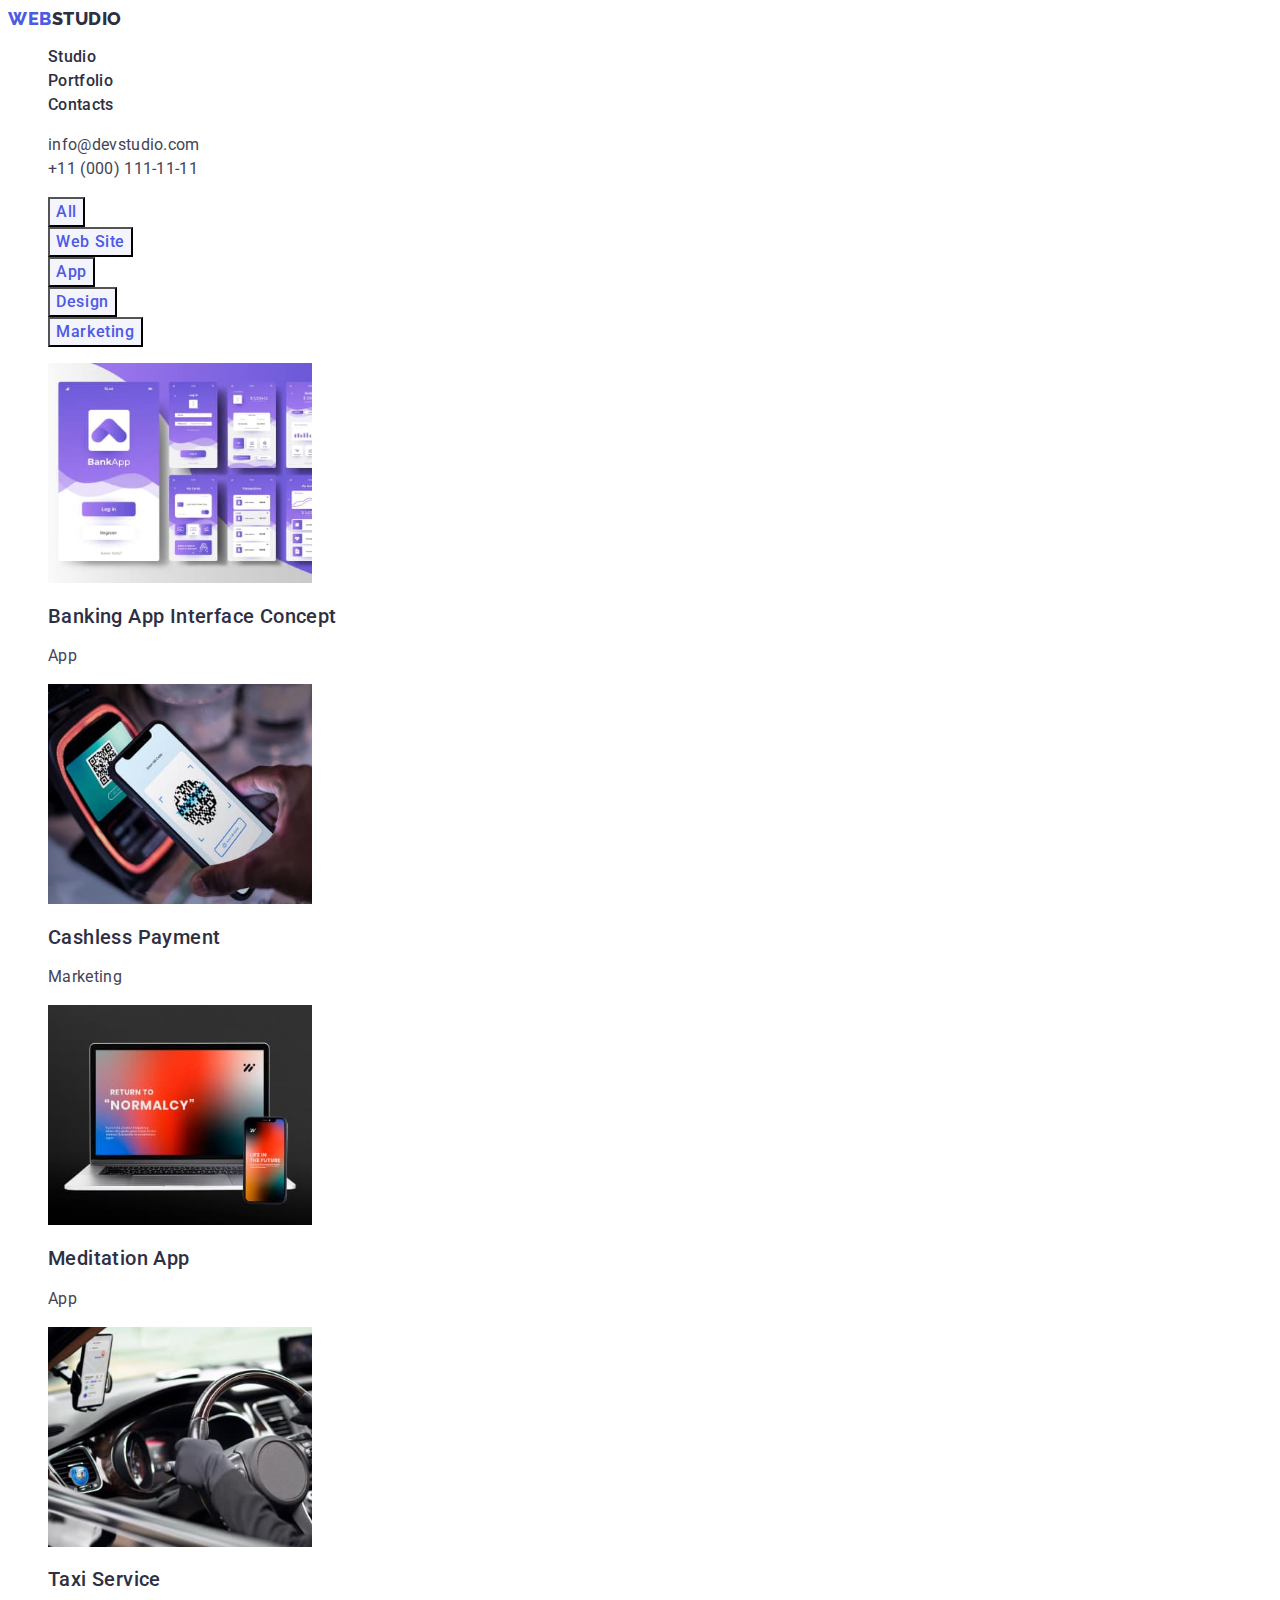
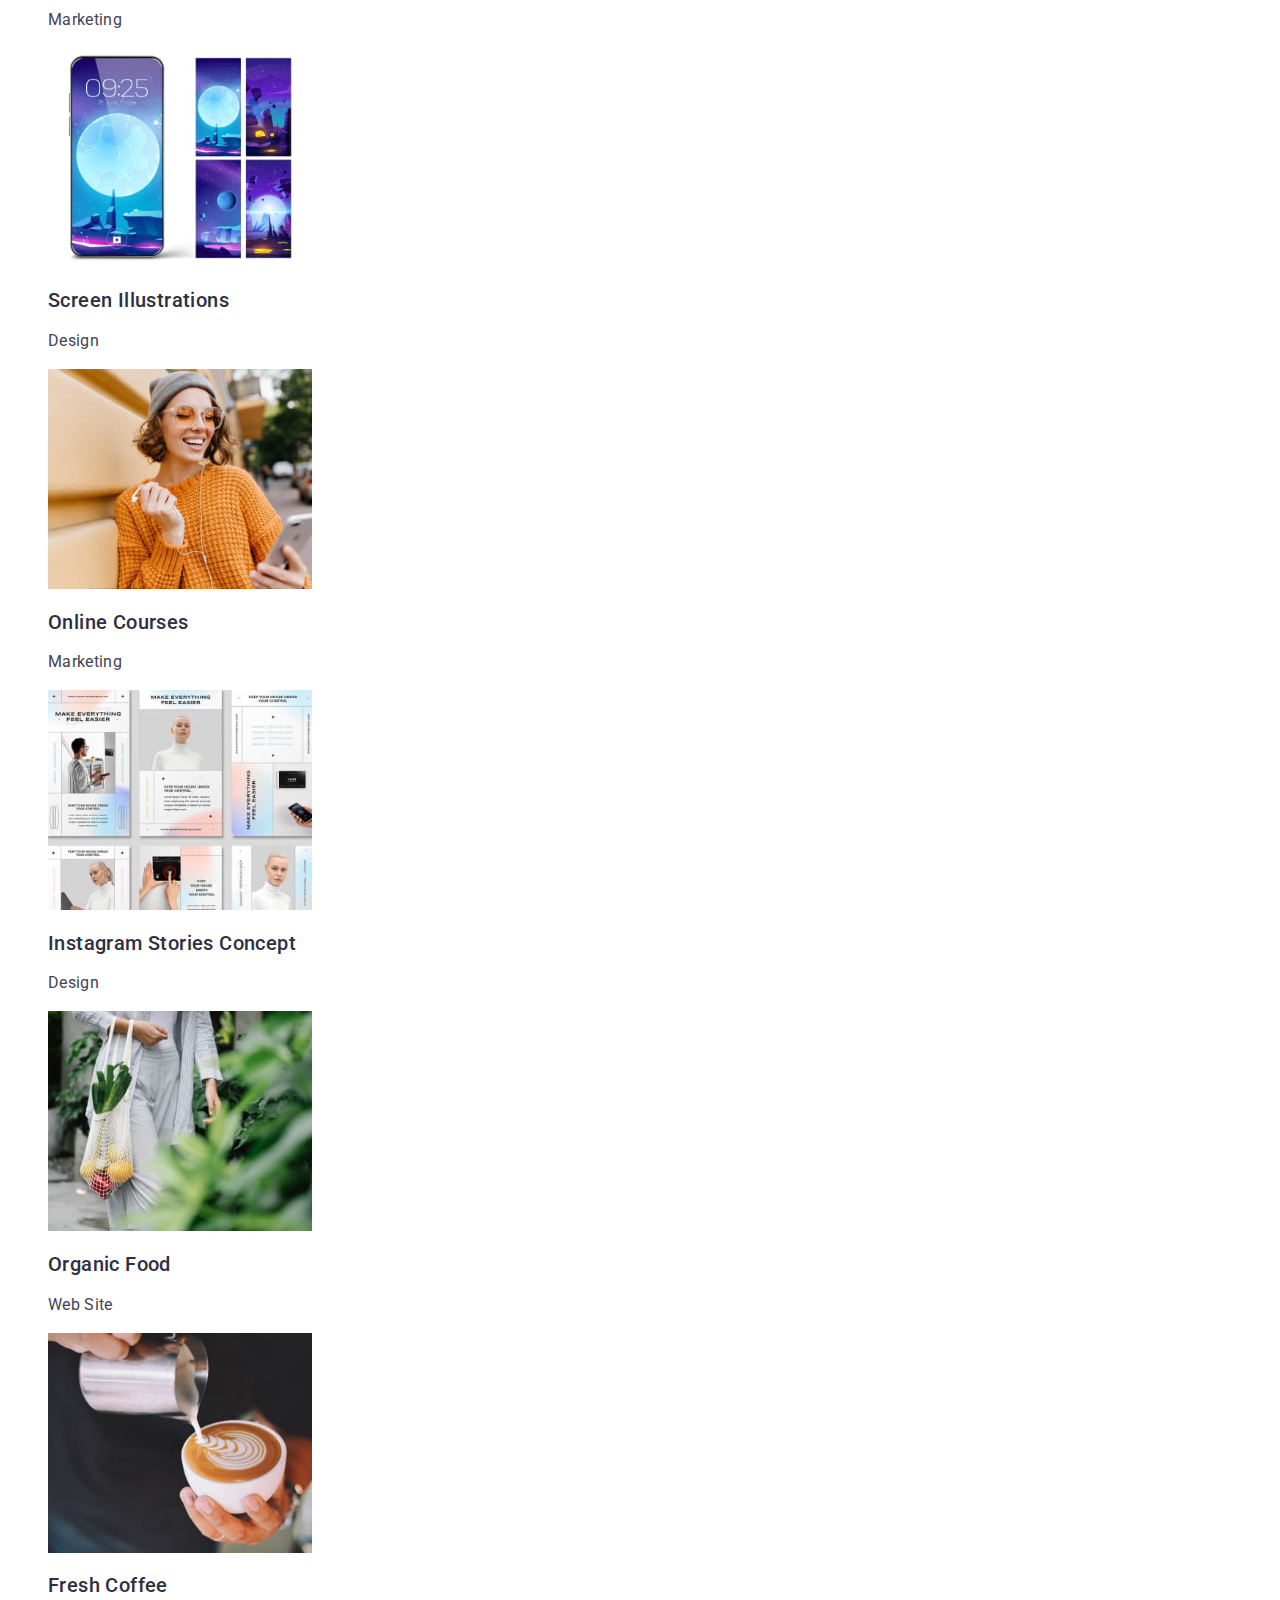
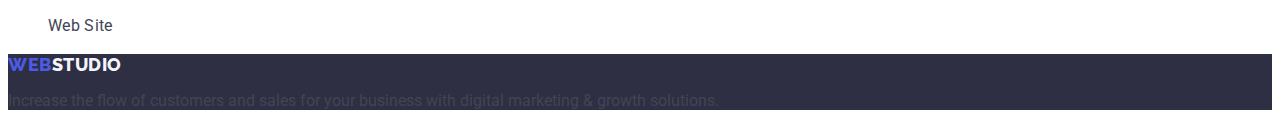
==== portfolio.html @ 9ea0a847 "Initial commit" ====
<!DOCTYPE html>
<html lang="en">
  <head>
    <meta charset="UTF-8" />
    <meta http-equiv="X-UA-Compatible" content="IE=edge" />
    <meta name="viewport" content="width=device-width, initial-scale=1.0" />
    <title>Portfolio</title>
    <link rel="preconnect" href="https://fonts.googleapis.com" />
    <link rel="preconnect" href="https://fonts.gstatic.com" crossorigin />
    <link
      href="https://fonts.googleapis.com/css2?family=Raleway:wght@800&family=Roboto:wght@400;500;700&display=swap"
      rel="stylesheet"
    />
    <link rel="stylesheet" href="css/styles.css" />
  </head>
  <body>
    <!-- header section -->
    <header class="page-header">
      <nav class="navigation">
        <a class="logo link" href="./index.html"
          >Web<span class="logo_t">Studio</span></a
        >
        <ul class="list">
          <li>
            <a class="list_part link" href="./index.html">Studio</a>
          </li>
          <li>
            <a class="list_part link" href="./portfolio.html">Portfolio</a>
          </li>
          <li>
            <a class="list_part link" href="">Contacts</a>
          </li>
        </ul>
      </nav>
      <address class="address">
        <ul class="list">
          <li class="list">
            <a class="menu-link link" href="mailto:info@devstudio.com"
              >info@devstudio.com</a
            >
          </li>
          <li class="list">
            <a class="menu-link link" href="tel:+110001111111"
              >+11 (000) 111-11-11</a
            >
          </li>
        </ul>
      </address>
    </header>
    <main>
      <!-- Filter section -->
      <section class="list">
        <h1 hidden>Portfolio</h1>
        <ul class="list">
          <li><button class="modal-open-btn" type="button">All</button></li>
          <li>
            <button class="modal-open-btn" type="button">Web Site</button>
          </li>
          <li><button class="modal-open-btn" type="button">App</button></li>
          <li><button class="modal-open-btn" type="button">Design</button></li>
          <li>
            <button class="modal-open-btn" type="button">Marketing</button>
          </li>
        </ul>
        <!-- 3 element -->
        <ul class="list">
          <li>
            <a class="link" href="">
              <img width="264" src="./images/images_1.jpg" alt="Bank App" />
              <h2 class="studio-item">Banking App Interface Concept</h2>
              <p class="studio-list">App</p>
            </a>
          </li>
          <li>
            <a class="link" href=""
              ><img width="264" src="./images/images_2.jpg" alt="Payment" />

              <h2 class="studio-item">Cashless Payment</h2>
              <p class="studio-list">Marketing</p>
            </a>
          </li>
          <li>
            <a class="link" href=""
              ><img
                width="264"
                src="./images/images_3.jpg"
                alt="Meditation App"
              />

              <h2 class="studio-item">Meditation App</h2>
              <p class="studio-list">App</p>
            </a>
          </li>

          <li>
            <a class="link" href=""
              ><img width="264" src="./images/img_1.jpg" alt="Taxi" />

              <h2 class="studio-item">Taxi Service</h2>
              <p class="studio-list">Marketing</p>
            </a>
          </li>
          <li>
            <a class="link" href=""
              ><img width="264" src="./images/img_2.jpg" alt="Screen" />

              <h2 class="studio-item">Screen Illustrations</h2>
              <p class="studio-list">Design</p>
            </a>
          </li>
          <li>
            <a class="link" href=""
              ><img width="264" src="./images/img_3.jpg" alt="Courses" />

              <h2 class="studio-item">Online Courses</h2>
              <p class="studio-list">Marketing</p>
            </a>
          </li>

          <li>
            <a class="link" href=""
              ><img width="264" src="./images/imag_1.jpg" alt="Inst stories" />

              <h2 class="studio-item">Instagram Stories Concept</h2>
              <p class="studio-list">Design</p>
            </a>
          </li>
          <li>
            <a class="link" href=""
              ><img width="264" src="./images/imag_2.jpg" alt="Food" />

              <h2 class="studio-item">Organic Food</h2>
              <p class="studio-list">Web Site</p>
            </a>
          </li>
          <li>
            <a class="link" href=""
              ><img width="264" src="./images/imag_3.jpg" alt="Coffee" />
              <h2 class="studio-item">Fresh Coffee</h2>
              <p class="studio-list">Web Site</p>
            </a>
          </li>
        </ul>
      </section>
    </main>
    <!-- footer -->
    <footer class="footer">
      <a class="logo link" href="./index.html"
        >Web<span class="logo_t logo_b">Studio</span></a
      >
      <p>
        Increase the flow of customers and sales for your business with digital
        marketing & growth solutions.
      </p>
    </footer>
  </body>
</html>
---- css/styles.css ----
:root {
  --secondaty-font-family: "Raleway", sans-serif;
  --main-font-family: "Roboto", sans-serif;
  --color-btn:  #4d5ae5;
  --background-btn: #F4F4FD;
  --paragraph-color: #434455;
}
.list_part {
  text-decoration: none;
  font-family: var(--main-font-family);
  letter-spacing: 0.02em;
  font-weight: 500;
  font-size: 16px;
  line-height: 1.5;
  letter-spacing: 0.02em;
  color: #2e2f42;
}
.link {
  text-decoration: none;
}
.list {
  list-style: none;
}
.modal-open-btn {
  cursor: pointer;
  color: var(--color-btn);
  background-color: var(--background-btn);
  font-family: var(--main-font-family);
  font-weight: 500;
  font-size: 16px;
  line-height: 1.5;
  letter-spacing: 0.04em;
}

.index-open-btn {
  background-color: #4D5AE5;
  font-family: var(--main-font-family);
  font-weight: 500;
  font-size: 16px;
  line-height: 1.5;
  letter-spacing: 0.04em;
  color: #ffffff;
}

.index-open-btn:hover,
.index-open-btn:focus {
  background-color: #404BBF;
  cursor: pointer;
}

.logo {
  color: #4d5ae5;
  font-family: var(--secondaty-font-family);
  font-weight: 800;
  font-size: 18px;
  line-height: 1.17;
  letter-spacing: 0.03em;
  text-decoration: none;
  text-transform: uppercase;
}
.logo_t {
  font-family: var(--secondaty-font-family);
  font-weight: 800;
  font-size: 18px;
  line-height: 1.17;
  letter-spacing: 0.03em;
  color: #2e2f42;
}
.logo_b {
  color: #f4f4fd;
}
.menu-link {
  font-family: var(--main-font-family);
  font-weight: 400;
  font-size: 16px;
  line-height: 1.5;
  letter-spacing: 0.02em;
  color: #434455;
}
.list_part:hover,
.list_part:focus {
  color: #404bbf;
}

.menu-link:hover,
.menu-link:focus {
  color: #404bbf;
}
body {
  font-family: var(--main-font-family);
  color: #434455;
  background-color: #ffffff;
}

.modal-open-btn:focus,
.modal-open-btn:hover {
  background: #404bbf;
  cursor: pointer;
  color: #FFFFFF
}

.title {
  background-color: #2e2f42;
}
.title-head {
  font-size: 56px;
  line-height: 1.07;
  text-align: center;
  letter-spacing: 0.02em;
  color: #ffffff;
}
.studio-item {
  font-weight: 500;
  font-size: 20px;
  line-height: 1.2;
  letter-spacing: 0.02em;
  color: #2e2f42;
}
.studio-list {
  font-size: 16px;
  line-height: 1.5;
  letter-spacing: 0.02em;
  color: var(--paragraph-color);
}
.address {
  font-style: normal;
}
.doing {
  font-size: 36px;
  line-height: 1.11;
  text-align: center;
  letter-spacing: 0.02em;
  text-transform: capitalize;
  color: #2e2f42;
}
.team_section {
  background-color: #f4f4fd;
}
.team_item {
  font-size: 36px;
  text-align: center;
  letter-spacing: 0.02em;
  text-transform: capitalize;
  line-height: 1.11;
  color: #2e2f42;
}
.team_list {
  background-color: #ffffff;
}
.footer {
  background-color: #2e2f42;
}
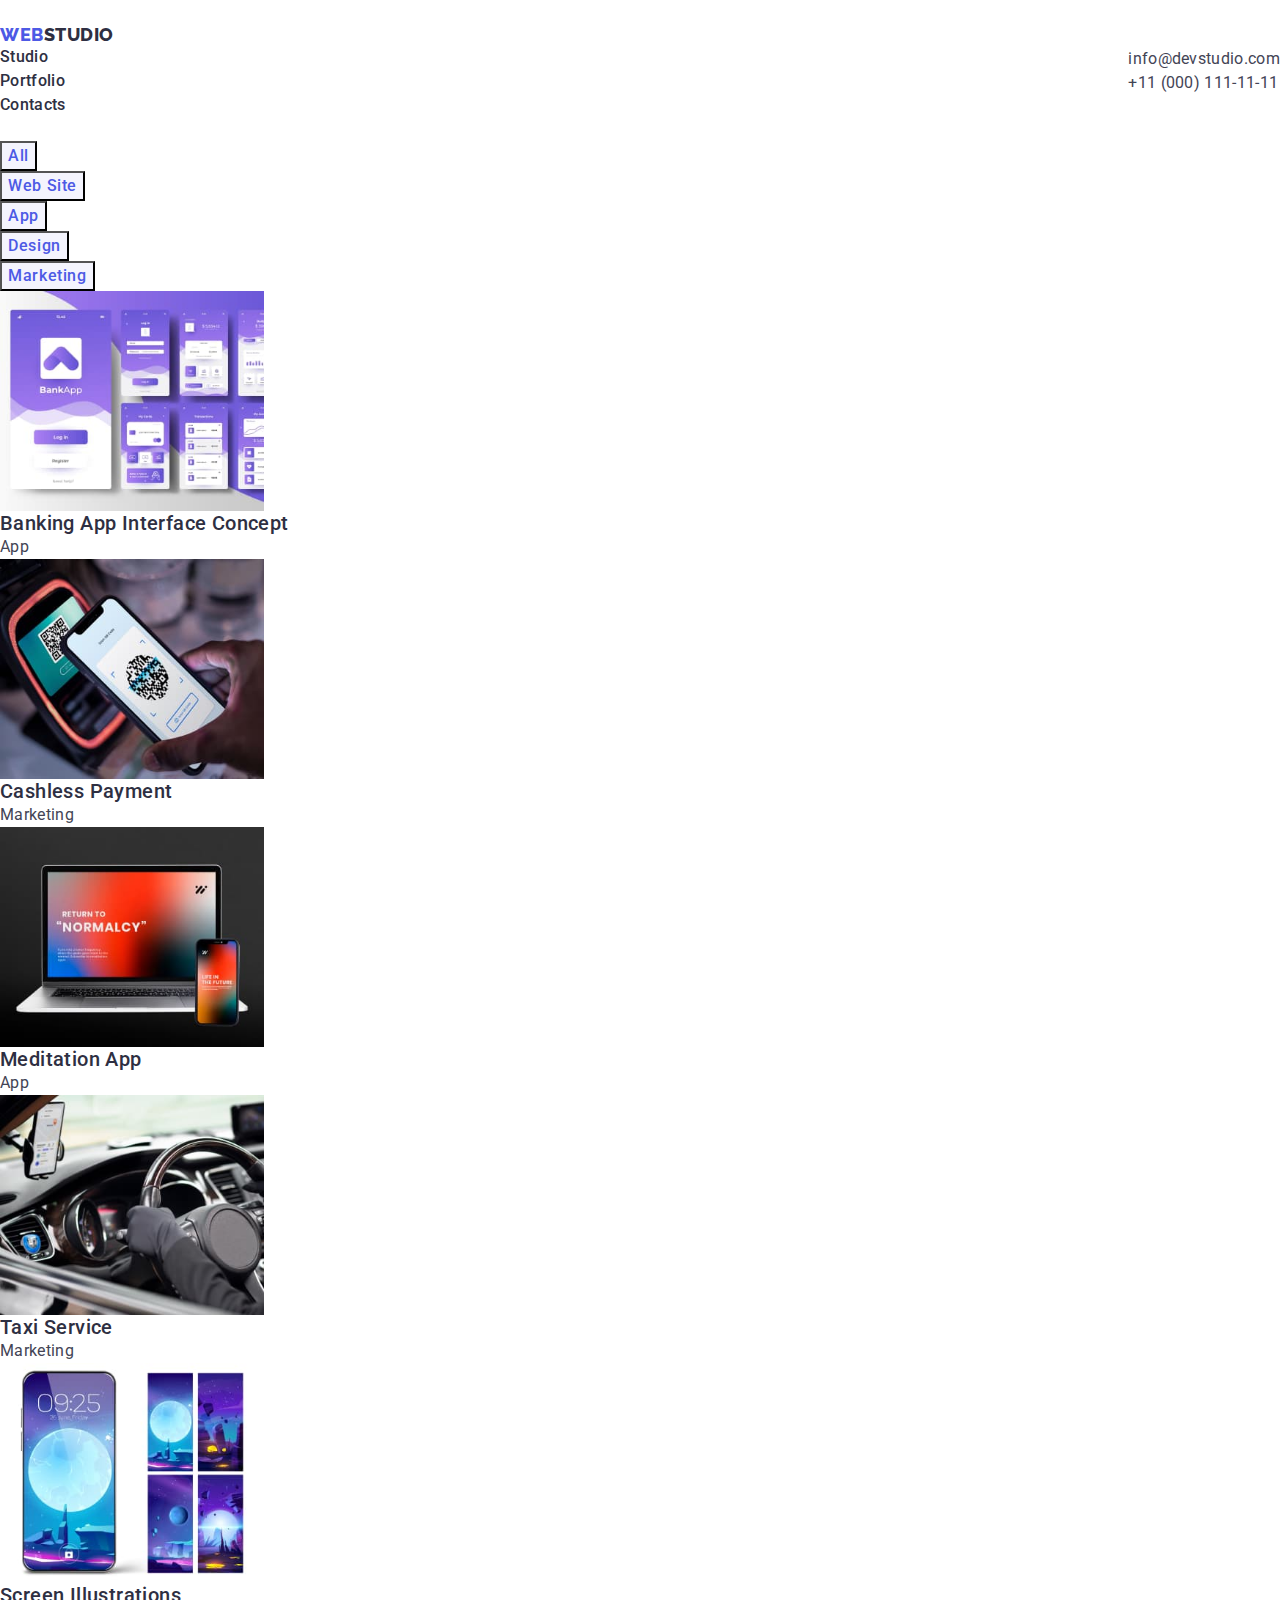
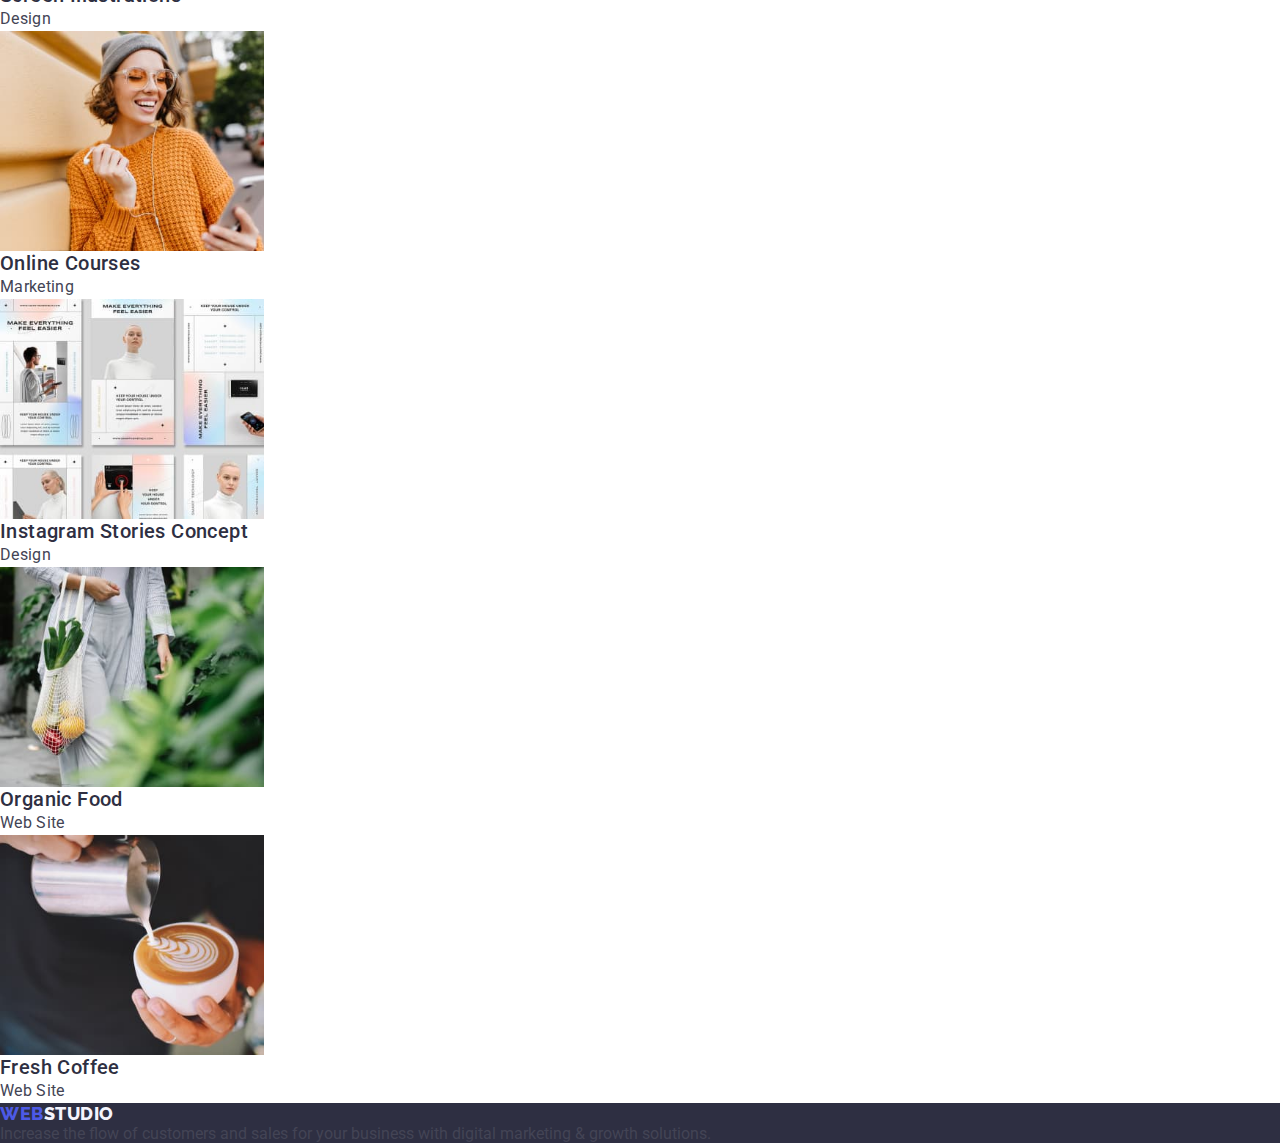
==== commit 4bcfe9ff: "Hw-03" ====
--- a/portfolio.html
+++ b/portfolio.html
@@ -11,6 +11,7 @@
       href="https://fonts.googleapis.com/css2?family=Raleway:wght@800&family=Roboto:wght@400;500;700&display=swap"
       rel="stylesheet"
     />
+    <link rel="stylesheet" href="https://cdnjs.cloudflare.com/ajax/libs/modern-normalize/1.1.0/modern-normalize.min.css">
     <link rel="stylesheet" href="css/styles.css" />
   </head>
   <body>
--- a/css/styles.css
+++ b/css/styles.css
@@ -1,10 +1,56 @@
 :root {
   --secondaty-font-family: "Raleway", sans-serif;
   --main-font-family: "Roboto", sans-serif;
-  --color-btn:  #4d5ae5;
-  --background-btn: #F4F4FD;
+  --color-btn: #4d5ae5;
+  --background-btn: #f4f4fd;
   --paragraph-color: #434455;
 }
+
+/* Header */
+ .page-header {
+  display: flex;
+  align-items: center;
+  padding-top: 24px;
+  padding-bottom: 24px;
+} 
+.page-header-container{
+  display: flex;
+  align-items: center;
+}
+.page-navigation {
+  display: flex;
+  align-items: center;
+  column-gap: 76px;
+}
+.menu {
+  display: flex;
+  column-gap: 40px;
+}
+.list_part:hover,
+.list_part:focus {
+  color: #404bbf;
+}
+.address {
+  font-style: normal;
+  margin-left: auto;
+
+  
+}
+.menu-link {
+  font-family: var(--main-font-family);
+  font-weight: 400;
+  font-size: 16px;
+  line-height: 1.5;
+  letter-spacing: 0.02em;
+  color: #434455;
+  
+}
+
+.menu-link:hover,
+.menu-link:focus {
+  color: #404bbf;
+}
+/* Main */
 .list_part {
   text-decoration: none;
   font-family: var(--main-font-family);
@@ -15,12 +61,7 @@
   letter-spacing: 0.02em;
   color: #2e2f42;
 }
-.link {
-  text-decoration: none;
-}
-.list {
-  list-style: none;
-}
+
 .modal-open-btn {
   cursor: pointer;
   color: var(--color-btn);
@@ -33,21 +74,77 @@
 }
 
 .index-open-btn {
-  background-color: #4D5AE5;
+  padding: 16px,32px;
+  background-color: #4d5ae5;
   font-family: var(--main-font-family);
   font-weight: 500;
   font-size: 16px;
   line-height: 1.5;
   letter-spacing: 0.04em;
   color: #ffffff;
+  min-width: 105px;
 }
 
 .index-open-btn:hover,
 .index-open-btn:focus {
-  background-color: #404BBF;
-  cursor: pointer;
-}
-
+  background-color: #404bbf;
+  cursor: pointer;
+}
+
+.modal-open-btn:focus,
+.modal-open-btn:hover {
+  background: #404bbf;
+  cursor: pointer;
+  color: #ffffff;
+}
+
+.title {
+  background-color: #2e2f42;
+}
+.title-head {
+  font-size: 56px;
+  line-height: 1.07;
+  text-align: center;
+  letter-spacing: 0.02em;
+  color: #ffffff;
+}
+.studio-item {
+  font-weight: 500;
+  font-size: 20px;
+  line-height: 1.2;
+  letter-spacing: 0.02em;
+  color: #2e2f42;
+}
+.studio-list {
+  font-size: 16px;
+  line-height: 1.5;
+  letter-spacing: 0.02em;
+  color: var(--paragraph-color);
+}
+
+.doing {
+  font-size: 36px;
+  line-height: 1.11;
+  text-align: center;
+  letter-spacing: 0.02em;
+  text-transform: capitalize;
+  color: #2e2f42;
+}
+.team_section {
+  background-color: #f4f4fd;
+}
+.team_item {
+  font-size: 36px;
+  text-align: center;
+  letter-spacing: 0.02em;
+  text-transform: capitalize;
+  line-height: 1.11;
+  color: #2e2f42;
+}
+.team_list {
+  background-color: #ffffff;
+}
+/* General */
 .logo {
   color: #4d5ae5;
   font-family: var(--secondaty-font-family);
@@ -69,84 +166,46 @@
 .logo_b {
   color: #f4f4fd;
 }
-.menu-link {
-  font-family: var(--main-font-family);
-  font-weight: 400;
-  font-size: 16px;
-  line-height: 1.5;
-  letter-spacing: 0.02em;
-  color: #434455;
-}
-.list_part:hover,
-.list_part:focus {
-  color: #404bbf;
-}
-
-.menu-link:hover,
-.menu-link:focus {
-  color: #404bbf;
+.container {
+  width: 1470px;
+  margin-left: auto;
+  margin-right: auto;
+  padding-left: 15px;
+  padding-right: 15px;
+  
+}
+button {
+  cursor: pointer;
+}
+h1,
+h2,
+h3,
+h4,
+p {
+  margin-top: 0;
+  margin-bottom: 0;
+}
+ul,
+ol {
+  margin-top: 0;
+  margin-bottom: 0;
+  padding-left: 0;
+}
+img {
+  display: block;
+}
+.link {
+  text-decoration: none;
+}
+.list {
+  list-style: none;
 }
 body {
   font-family: var(--main-font-family);
   color: #434455;
   background-color: #ffffff;
 }
-
-.modal-open-btn:focus,
-.modal-open-btn:hover {
-  background: #404bbf;
-  cursor: pointer;
-  color: #FFFFFF
-}
-
-.title {
-  background-color: #2e2f42;
-}
-.title-head {
-  font-size: 56px;
-  line-height: 1.07;
-  text-align: center;
-  letter-spacing: 0.02em;
-  color: #ffffff;
-}
-.studio-item {
-  font-weight: 500;
-  font-size: 20px;
-  line-height: 1.2;
-  letter-spacing: 0.02em;
-  color: #2e2f42;
-}
-.studio-list {
-  font-size: 16px;
-  line-height: 1.5;
-  letter-spacing: 0.02em;
-  color: var(--paragraph-color);
-}
-.address {
-  font-style: normal;
-}
-.doing {
-  font-size: 36px;
-  line-height: 1.11;
-  text-align: center;
-  letter-spacing: 0.02em;
-  text-transform: capitalize;
-  color: #2e2f42;
-}
-.team_section {
-  background-color: #f4f4fd;
-}
-.team_item {
-  font-size: 36px;
-  text-align: center;
-  letter-spacing: 0.02em;
-  text-transform: capitalize;
-  line-height: 1.11;
-  color: #2e2f42;
-}
-.team_list {
-  background-color: #ffffff;
-}
+/* Fooder */
 .footer {
   background-color: #2e2f42;
 }
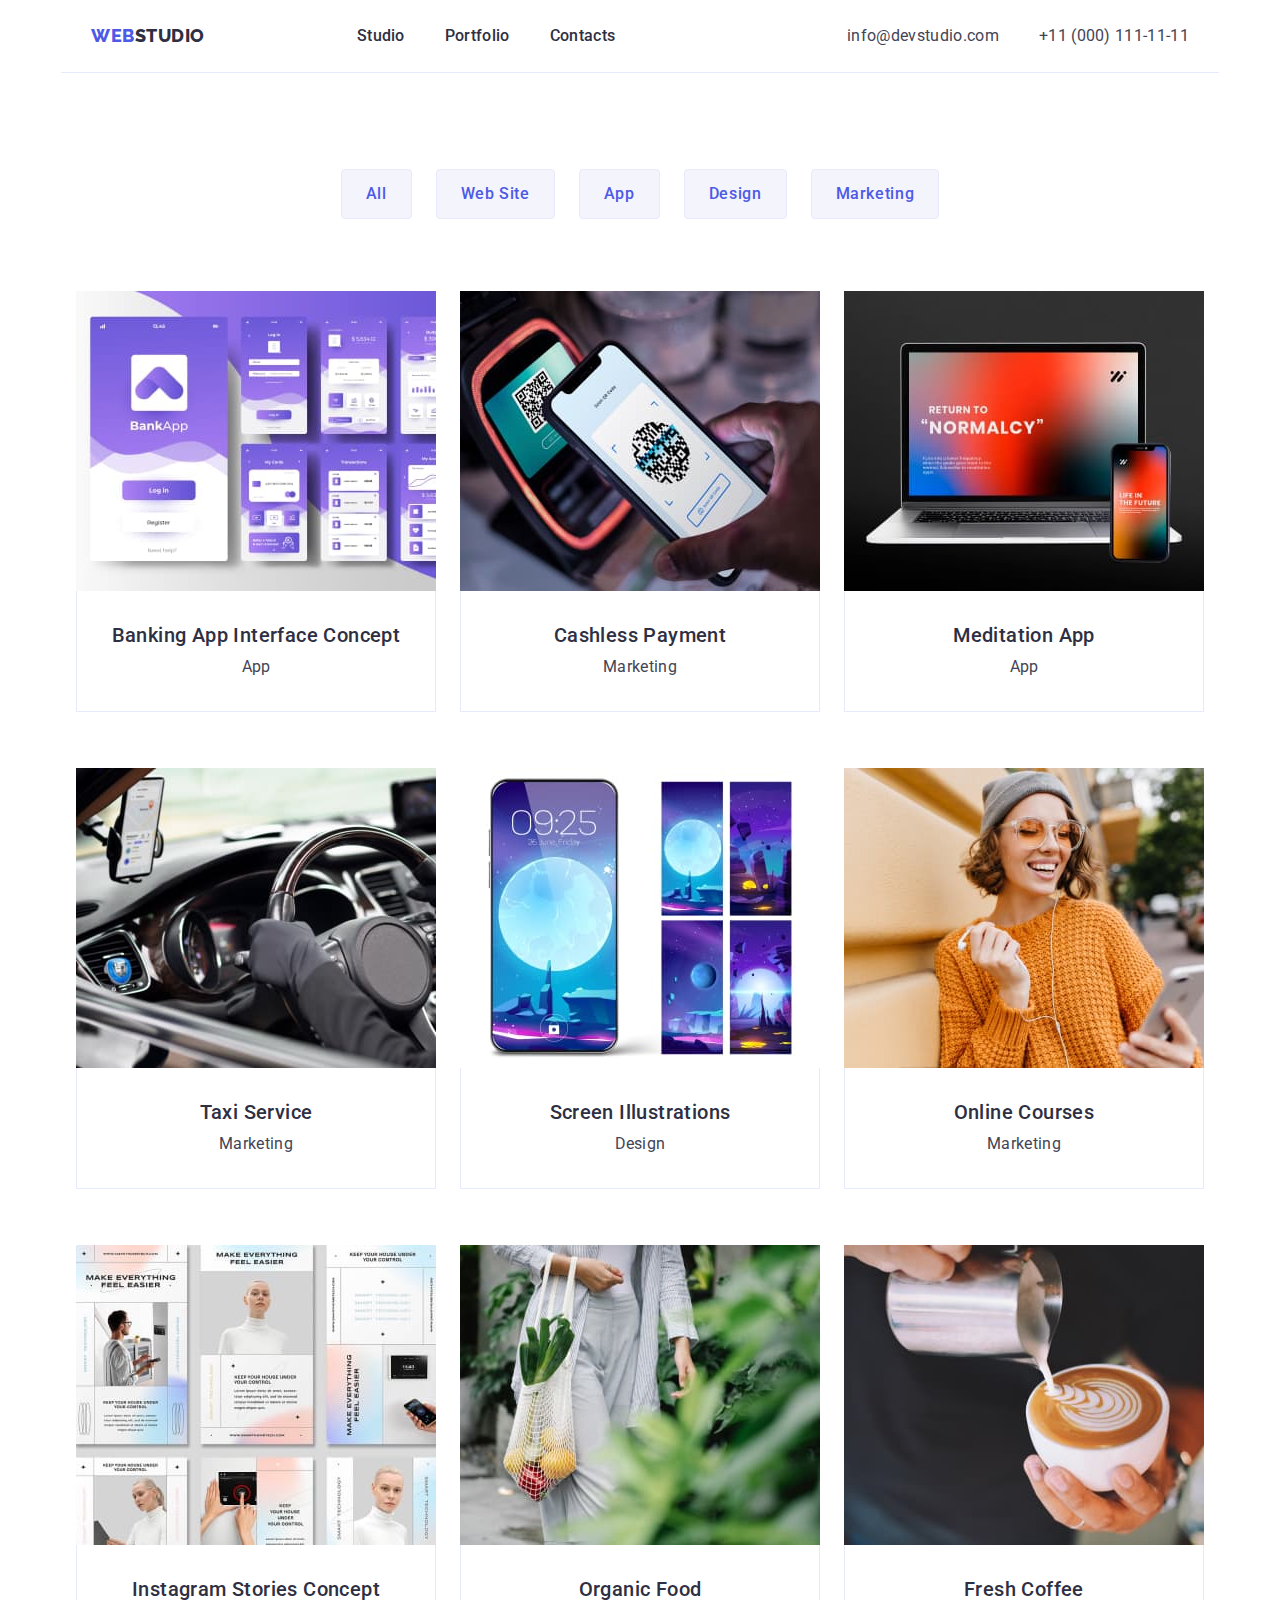
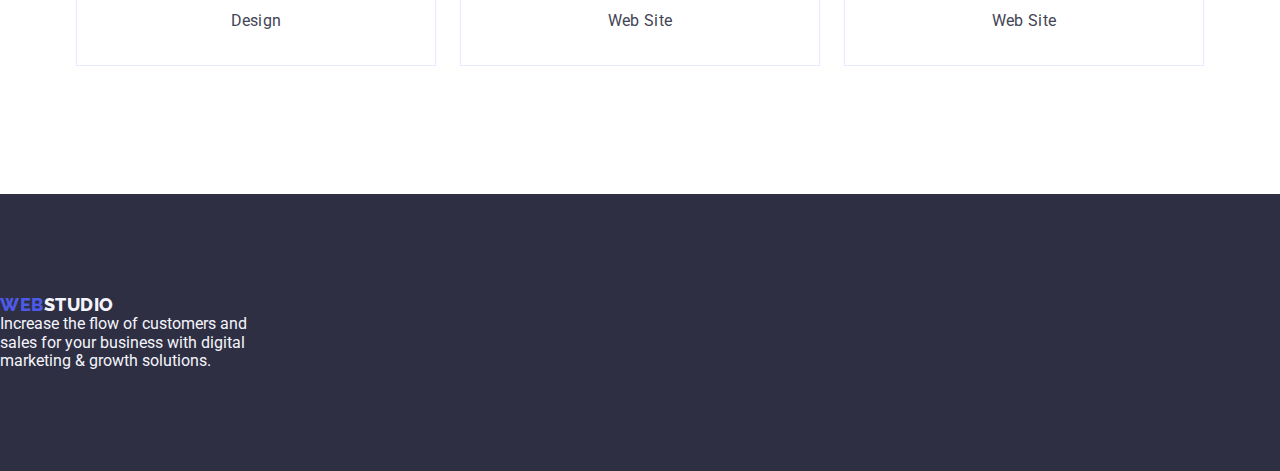
==== commit 3dcc1418: "Up" ====
--- a/portfolio.html
+++ b/portfolio.html
@@ -11,137 +11,168 @@
       href="https://fonts.googleapis.com/css2?family=Raleway:wght@800&family=Roboto:wght@400;500;700&display=swap"
       rel="stylesheet"
     />
-    <link rel="stylesheet" href="https://cdnjs.cloudflare.com/ajax/libs/modern-normalize/1.1.0/modern-normalize.min.css">
+    <link
+      rel="stylesheet"
+      href="https://cdnjs.cloudflare.com/ajax/libs/modern-normalize/1.1.0/modern-normalize.min.css"
+    />
     <link rel="stylesheet" href="css/styles.css" />
   </head>
   <body>
     <!-- header section -->
-    <header class="page-header">
-      <nav class="navigation">
-        <a class="logo link" href="./index.html"
-          >Web<span class="logo_t">Studio</span></a
-        >
-        <ul class="list">
-          <li>
-            <a class="list_part link" href="./index.html">Studio</a>
-          </li>
-          <li>
-            <a class="list_part link" href="./portfolio.html">Portfolio</a>
-          </li>
-          <li>
-            <a class="list_part link" href="">Contacts</a>
-          </li>
-        </ul>
-      </nav>
-      <address class="address">
-        <ul class="list">
-          <li class="list">
-            <a class="menu-link link" href="mailto:info@devstudio.com"
-              >info@devstudio.com</a
-            >
-          </li>
-          <li class="list">
-            <a class="menu-link link" href="tel:+110001111111"
-              >+11 (000) 111-11-11</a
-            >
-          </li>
-        </ul>
-      </address>
+    <header class="page-header container">
+      <div class="container page-header-container">
+        <nav class="page-navigation">
+          <a class="logo link" href="./index.html"
+            >Web<span class="logo_t">Studio</span></a
+          >
+          <ul class="menu list">
+            <li>
+              <a class="list_part link" href="./index.html">Studio</a>
+            </li>
+            <li>
+              <a class="list_part link" href="./portfolio.html">Portfolio</a>
+            </li>
+            <li>
+              <a class="list_part link" href="">Contacts</a>
+            </li>
+          </ul>
+        </nav>
+        <address class="address">
+          <ul class="menu list">
+            <li class="list">
+              <a class="menu-link link" href="mailto:info@devstudio.com"
+                >info@devstudio.com</a
+              >
+            </li>
+            <li class="list">
+              <a class="menu-link link" href="tel:+110001111111"
+                >+11 (000) 111-11-11</a
+              >
+            </li>
+          </ul>
+        </address>
+      </div>
     </header>
     <main>
       <!-- Filter section -->
-      <section class="list">
-        <h1 hidden>Portfolio</h1>
-        <ul class="list">
-          <li><button class="modal-open-btn" type="button">All</button></li>
-          <li>
-            <button class="modal-open-btn" type="button">Web Site</button>
-          </li>
-          <li><button class="modal-open-btn" type="button">App</button></li>
-          <li><button class="modal-open-btn" type="button">Design</button></li>
-          <li>
-            <button class="modal-open-btn" type="button">Marketing</button>
-          </li>
-        </ul>
-        <!-- 3 element -->
-        <ul class="list">
-          <li>
-            <a class="link" href="">
-              <img width="264" src="./images/images_1.jpg" alt="Bank App" />
-              <h2 class="studio-item">Banking App Interface Concept</h2>
-              <p class="studio-list">App</p>
-            </a>
-          </li>
-          <li>
-            <a class="link" href=""
-              ><img width="264" src="./images/images_2.jpg" alt="Payment" />
+      <section class="list filter-section">
+        <div class="container">
+          <h1 hidden>Portfolio</h1>
+          <ul class="list filter-item">
+            <li><button class="modal-open-btn" type="button">All</button></li>
+            <li>
+              <button class="modal-open-btn" type="button">Web Site</button>
+            </li>
+            <li><button class="modal-open-btn" type="button">App</button></li>
+            <li>
+              <button class="modal-open-btn" type="button">Design</button>
+            </li>
+            <li>
+              <button class="modal-open-btn" type="button">Marketing</button>
+            </li>
+          </ul>
+              <!-- NEXT -->
+          <ul class="list picture-list">
+            <li class="picture-item">
+              <a class="link" href="">
+                <img width="360" src="./images/images_1.jpg" alt="Bank App" />
+                <div class="picture-link">
+                  <h2 class="studio-item">Banking App Interface Concept</h2>
+                  <p class="studio-list">App</p>
+                </div>
+              </a>
+            </li>
+            <li>
+              <a class="link" href=""
+                ><img width="360" src="./images/images_2.jpg" alt="Payment" />
 
-              <h2 class="studio-item">Cashless Payment</h2>
-              <p class="studio-list">Marketing</p>
-            </a>
-          </li>
-          <li>
-            <a class="link" href=""
-              ><img
-                width="264"
-                src="./images/images_3.jpg"
-                alt="Meditation App"
-              />
+                <div class="picture-link">
+                  <h2 class="studio-item">Cashless Payment</h2>
+                  <p class="studio-list">Marketing</p>
+                </div>
+              </a>
+            </li>
+            <li>
+              <a class="link" href=""
+                ><img
+                  width="360"
+                  src="./images/images_3.jpg"
+                  alt="Meditation App"
+                />
 
-              <h2 class="studio-item">Meditation App</h2>
-              <p class="studio-list">App</p>
-            </a>
-          </li>
+                <div class="picture-link">
+                  <h2 class="studio-item">Meditation App</h2>
+                  <p class="studio-list">App</p>
+                </div>
+              </a>
+            </li>
 
-          <li>
-            <a class="link" href=""
-              ><img width="264" src="./images/img_1.jpg" alt="Taxi" />
+            <li>
+              <a class="link" href=""
+                ><img width="360" src="./images/img_1.jpg" alt="Taxi" />
 
-              <h2 class="studio-item">Taxi Service</h2>
-              <p class="studio-list">Marketing</p>
-            </a>
-          </li>
-          <li>
-            <a class="link" href=""
-              ><img width="264" src="./images/img_2.jpg" alt="Screen" />
+                <div class="picture-link">
+                  <h2 class="studio-item">Taxi Service</h2>
+                  <p class="studio-list">Marketing</p>
+                </div>
+              </a>
+            </li>
+            <li>
+              <a class="link" href=""
+                ><img width="360" src="./images/img_2.jpg" alt="Screen" />
 
-              <h2 class="studio-item">Screen Illustrations</h2>
-              <p class="studio-list">Design</p>
-            </a>
-          </li>
-          <li>
-            <a class="link" href=""
-              ><img width="264" src="./images/img_3.jpg" alt="Courses" />
+                <div class="picture-link">
+                  <h2 class="studio-item">Screen Illustrations</h2>
+                  <p class="studio-list">Design</p>
+                </div>
+              </a>
+            </li>
+            <li>
+              <a class="link" href=""
+                ><img width="360" src="./images/img_3.jpg" alt="Courses" />
 
-              <h2 class="studio-item">Online Courses</h2>
-              <p class="studio-list">Marketing</p>
-            </a>
-          </li>
+                <div class="picture-link">
+                  <h2 class="studio-item">Online Courses</h2>
+                  <p class="studio-list">Marketing</p>
+                </div>
+              </a>
+            </li>
 
-          <li>
-            <a class="link" href=""
-              ><img width="264" src="./images/imag_1.jpg" alt="Inst stories" />
+            <li>
+              <a class="link" href=""
+                ><img
+                  width="360"
+                  src="./images/imag_1.jpg"
+                  alt="Inst stories"
+                />
 
-              <h2 class="studio-item">Instagram Stories Concept</h2>
-              <p class="studio-list">Design</p>
-            </a>
-          </li>
-          <li>
-            <a class="link" href=""
-              ><img width="264" src="./images/imag_2.jpg" alt="Food" />
+                <div class="picture-link">
+                  <h2 class="studio-item">Instagram Stories Concept</h2>
+                  <p class="studio-list">Design</p>
+                </div>
+              </a>
+            </li>
+            <li>
+              <a class="link" href=""
+                ><img width="360" src="./images/imag_2.jpg" alt="Food" />
 
-              <h2 class="studio-item">Organic Food</h2>
-              <p class="studio-list">Web Site</p>
-            </a>
-          </li>
-          <li>
-            <a class="link" href=""
-              ><img width="264" src="./images/imag_3.jpg" alt="Coffee" />
-              <h2 class="studio-item">Fresh Coffee</h2>
-              <p class="studio-list">Web Site</p>
-            </a>
-          </li>
-        </ul>
+                <div class="picture-link">
+                  <h2 class="studio-item">Organic Food</h2>
+                  <p class="studio-list">Web Site</p>
+                </div>
+              </a>
+            </li>
+            <li>
+              <a class="link" href=""
+                ><img width="360" src="./images/imag_3.jpg" alt="Coffee" />
+                <div class="picture-link">
+                  <h2 class="studio-item">Fresh Coffee</h2>
+                  <p class="studio-list">Web Site</p>
+                </div>
+              </a>
+            </li>
+          </ul>
+        </div>
       </section>
     </main>
     <!-- footer -->
@@ -149,7 +180,7 @@
       <a class="logo link" href="./index.html"
         >Web<span class="logo_t logo_b">Studio</span></a
       >
-      <p>
+      <p class="footer-item">
         Increase the flow of customers and sales for your business with digital
         marketing & growth solutions.
       </p>
--- a/css/styles.css
+++ b/css/styles.css
@@ -4,18 +4,23 @@
   --color-btn: #4d5ae5;
   --background-btn: #f4f4fd;
   --paragraph-color: #434455;
+  --border-color: #e7e9fc ;
 }
 
 /* Header */
- .page-header {
+.page-header {
   display: flex;
   align-items: center;
   padding-top: 24px;
   padding-bottom: 24px;
-} 
-.page-header-container{
-  display: flex;
-  align-items: center;
+  border-bottom: 1px solid #e7e9fc;
+  
+}
+.page-header-container {
+  display: flex;
+  width: 1158px;
+  margin: 0 auto;
+  padding: 0 15px;
 }
 .page-navigation {
   display: flex;
@@ -24,7 +29,7 @@
 }
 .menu {
   display: flex;
-  column-gap: 40px;
+  gap: 40px;
 }
 .list_part:hover,
 .list_part:focus {
@@ -33,8 +38,6 @@
 .address {
   font-style: normal;
   margin-left: auto;
-
-  
 }
 .menu-link {
   font-family: var(--main-font-family);
@@ -43,7 +46,6 @@
   line-height: 1.5;
   letter-spacing: 0.02em;
   color: #434455;
-  
 }
 
 .menu-link:hover,
@@ -60,21 +62,12 @@
   line-height: 1.5;
   letter-spacing: 0.02em;
   color: #2e2f42;
-}
-
-.modal-open-btn {
-  cursor: pointer;
-  color: var(--color-btn);
-  background-color: var(--background-btn);
-  font-family: var(--main-font-family);
-  font-weight: 500;
-  font-size: 16px;
-  line-height: 1.5;
-  letter-spacing: 0.04em;
-}
+  padding: 24px 0
+}
+
 
 .index-open-btn {
-  padding: 16px,32px;
+  padding: 16px, 32px;
   background-color: #4d5ae5;
   font-family: var(--main-font-family);
   font-weight: 500;
@@ -91,15 +84,10 @@
   cursor: pointer;
 }
 
-.modal-open-btn:focus,
-.modal-open-btn:hover {
-  background: #404bbf;
-  cursor: pointer;
-  color: #ffffff;
-}
 
 .title {
   background-color: #2e2f42;
+  padding: 188px 0
 }
 .title-head {
   font-size: 56px;
@@ -107,6 +95,7 @@
   text-align: center;
   letter-spacing: 0.02em;
   color: #ffffff;
+  max-width: 496px;
 }
 .studio-item {
   font-weight: 500;
@@ -114,12 +103,40 @@
   line-height: 1.2;
   letter-spacing: 0.02em;
   color: #2e2f42;
+  margin-bottom: 8px;
+  text-align: center;
+  margin-bottom: 8px;
+}
+.main_studio {
+  padding: 120px 0;
+  display: flex;
+}
+.studio_ul {
+  display: flex;
+  align-items: center;
+  gap: 24px;
+}
+.studio_li {
+  width: calc((100% - 72px) / 4);
 }
 .studio-list {
   font-size: 16px;
   line-height: 1.5;
   letter-spacing: 0.02em;
   color: var(--paragraph-color);
+  text-align: center;
+}
+.studio-container {
+  display: flex;
+  align-items: center;
+  margin-left: auto;
+  margin-right: auto;
+}
+
+.main_doing {
+  display: flex;
+  align-items: center;
+  padding-bottom: 120px;
 }
 
 .doing {
@@ -129,9 +146,27 @@
   letter-spacing: 0.02em;
   text-transform: capitalize;
   color: #2e2f42;
-}
+  margin-bottom: 72px;
+}
+.doing_list {
+  display: flex;
+  gap: 24px;
+}
+.doing_item {
+  width: calc((100% - 48px) / 3); 
+}
+
 .team_section {
   background-color: #f4f4fd;
+  display: flex;
+  padding: 120px 0;
+}
+.contact_section {
+  align-items: center;
+}
+.contact_list {
+  display: flex;
+  gap: 24px;
 }
 .team_item {
   font-size: 36px;
@@ -140,6 +175,14 @@
   text-transform: capitalize;
   line-height: 1.11;
   color: #2e2f42;
+  margin-bottom: 72px;
+}
+.studio-text-wrap {
+  padding: 32px 16px;
+}
+.team_text {
+  width: calc((100% - 72px) / 4);
+  border-radius: 0px 0px 4px 4px;
 }
 .team_list {
   background-color: #ffffff;
@@ -154,6 +197,8 @@
   letter-spacing: 0.03em;
   text-decoration: none;
   text-transform: uppercase;
+  margin-right: 76px;
+ 
 }
 .logo_t {
   font-family: var(--secondaty-font-family);
@@ -166,13 +211,18 @@
 .logo_b {
   color: #f4f4fd;
 }
+.margin {
+  margin-bottom: 120px;
+}
 .container {
-  width: 1470px;
+  width: 1158px;
   margin-left: auto;
   margin-right: auto;
   padding-left: 15px;
   padding-right: 15px;
-  
+}
+.gap {
+  gap: 24px;
 }
 button {
   cursor: pointer;
@@ -208,4 +258,58 @@
 /* Fooder */
 .footer {
   background-color: #2e2f42;
-}
+  padding: 100px 0
+}
+.footer-item {
+  color: #F4F4FD;
+  max-width: 264px;
+}
+.footer-logo {
+  display: inline-block;
+  margin-bottom: 16px;
+}
+/* Main Portfolio */
+.filter-section {
+  padding: 96px 0 120px;
+}
+.filter-item {
+  display: flex;
+  justify-content: center;
+  gap: 24px;
+  margin-bottom: 72px;
+}
+.modal-open-btn:focus,
+.modal-open-btn:hover {
+  background: #404bbf;
+  border: 1px solid transparent;
+  cursor: pointer;
+  color: #ffffff;
+}
+.modal-open-btn {
+  cursor: pointer;
+  color: var(--color-btn);
+  background-color: var(--background-btn);
+  font-family: var(--main-font-family);
+  font-weight: 500;
+  font-size: 16px;
+  line-height: 1.5;
+  letter-spacing: 0.04em;
+  padding: 12px 24px;
+  border: 1px solid var(--border-color);
+  border-radius: 4px;
+}
+.picture-list{
+  display: flex;
+  flex-wrap: wrap;
+  column-gap: 24px;
+  row-gap: 48px;
+}
+.picture-item {
+  width: calc((100% - 48px) / 3);
+}
+.picture-link {
+  padding: 32px 16px ;
+  border: 1px solid #e7e9fc;
+  border-top: none;
+  margin-bottom: 8px;
+}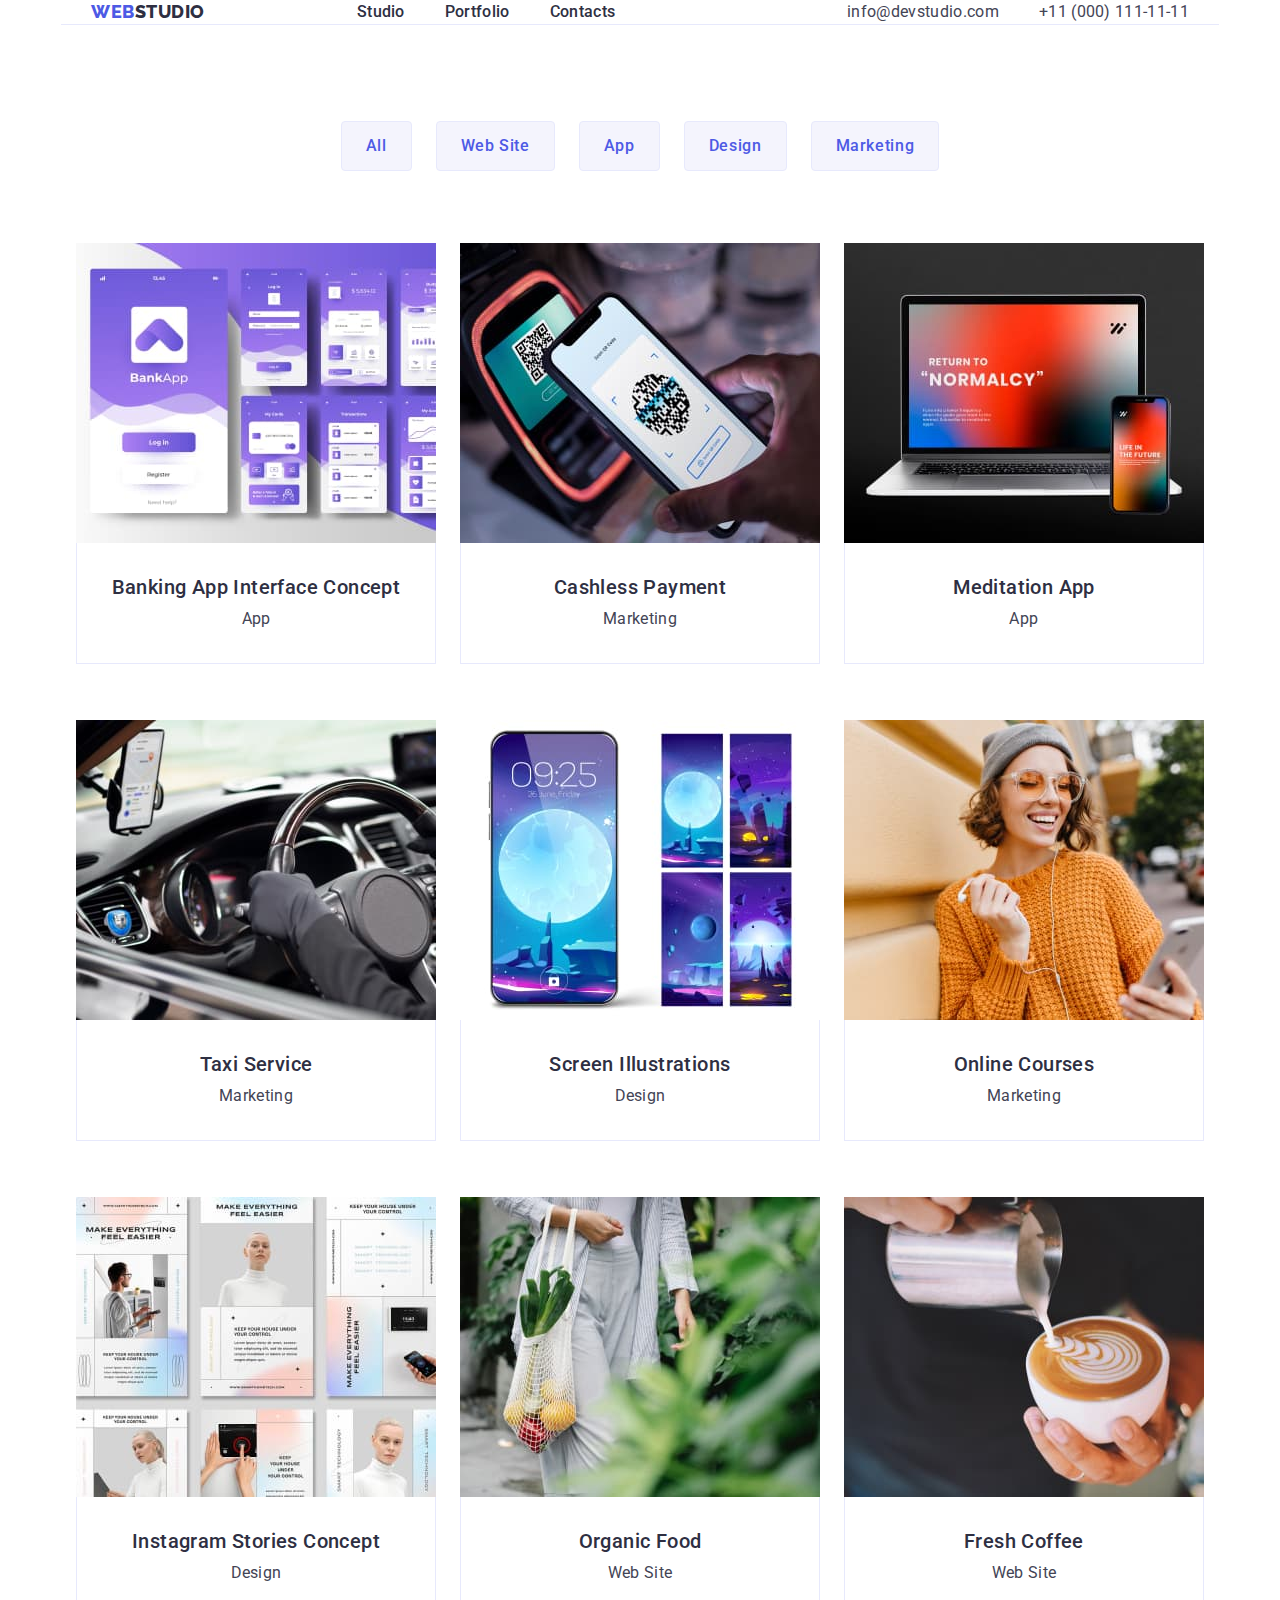
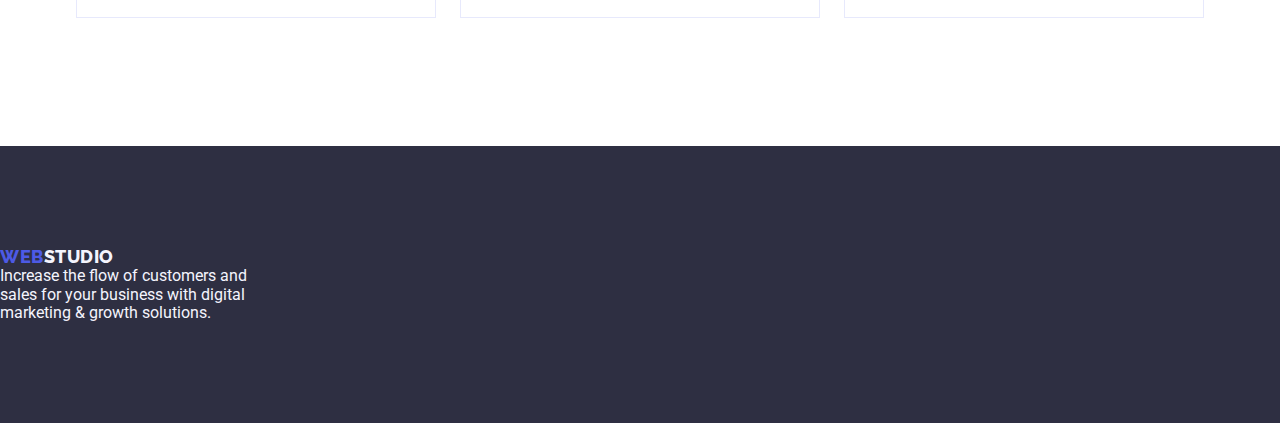
==== commit 5d4969bb: "Up2" ====
--- a/portfolio.html
+++ b/portfolio.html
@@ -82,7 +82,7 @@
                 </div>
               </a>
             </li>
-            <li>
+            <li class="picture-item">
               <a class="link" href=""
                 ><img width="360" src="./images/images_2.jpg" alt="Payment" />
 
@@ -92,7 +92,7 @@
                 </div>
               </a>
             </li>
-            <li>
+            <li class="picture-item">
               <a class="link" href=""
                 ><img
                   width="360"
@@ -107,7 +107,7 @@
               </a>
             </li>
 
-            <li>
+            <li class="picture-item">
               <a class="link" href=""
                 ><img width="360" src="./images/img_1.jpg" alt="Taxi" />
 
@@ -117,7 +117,7 @@
                 </div>
               </a>
             </li>
-            <li>
+            <li class="picture-item">
               <a class="link" href=""
                 ><img width="360" src="./images/img_2.jpg" alt="Screen" />
 
@@ -127,7 +127,7 @@
                 </div>
               </a>
             </li>
-            <li>
+            <li class="picture-item">
               <a class="link" href=""
                 ><img width="360" src="./images/img_3.jpg" alt="Courses" />
 
@@ -138,7 +138,7 @@
               </a>
             </li>
 
-            <li>
+            <li class="picture-item">
               <a class="link" href=""
                 ><img
                   width="360"
@@ -152,7 +152,7 @@
                 </div>
               </a>
             </li>
-            <li>
+            <li class="picture-item">
               <a class="link" href=""
                 ><img width="360" src="./images/imag_2.jpg" alt="Food" />
 
@@ -162,7 +162,7 @@
                 </div>
               </a>
             </li>
-            <li>
+            <li class="picture-item">
               <a class="link" href=""
                 ><img width="360" src="./images/imag_3.jpg" alt="Coffee" />
                 <div class="picture-link">
--- a/css/styles.css
+++ b/css/styles.css
@@ -18,9 +18,7 @@
 }
 .page-header-container {
   display: flex;
-  width: 1158px;
-  margin: 0 auto;
-  padding: 0 15px;
+
 }
 .page-navigation {
   display: flex;
@@ -76,6 +74,11 @@
   letter-spacing: 0.04em;
   color: #ffffff;
   min-width: 105px;
+  display: block;
+  min-width: 169px;
+  height: 56px;
+  border: none;
+  border-radius: 4px;
 }
 
 .index-open-btn:hover,
@@ -216,10 +219,8 @@
 }
 .container {
   width: 1158px;
-  margin-left: auto;
-  margin-right: auto;
-  padding-left: 15px;
-  padding-right: 15px;
+  margin: 0 auto;
+  padding: 0 15px;
 }
 .gap {
   gap: 24px;
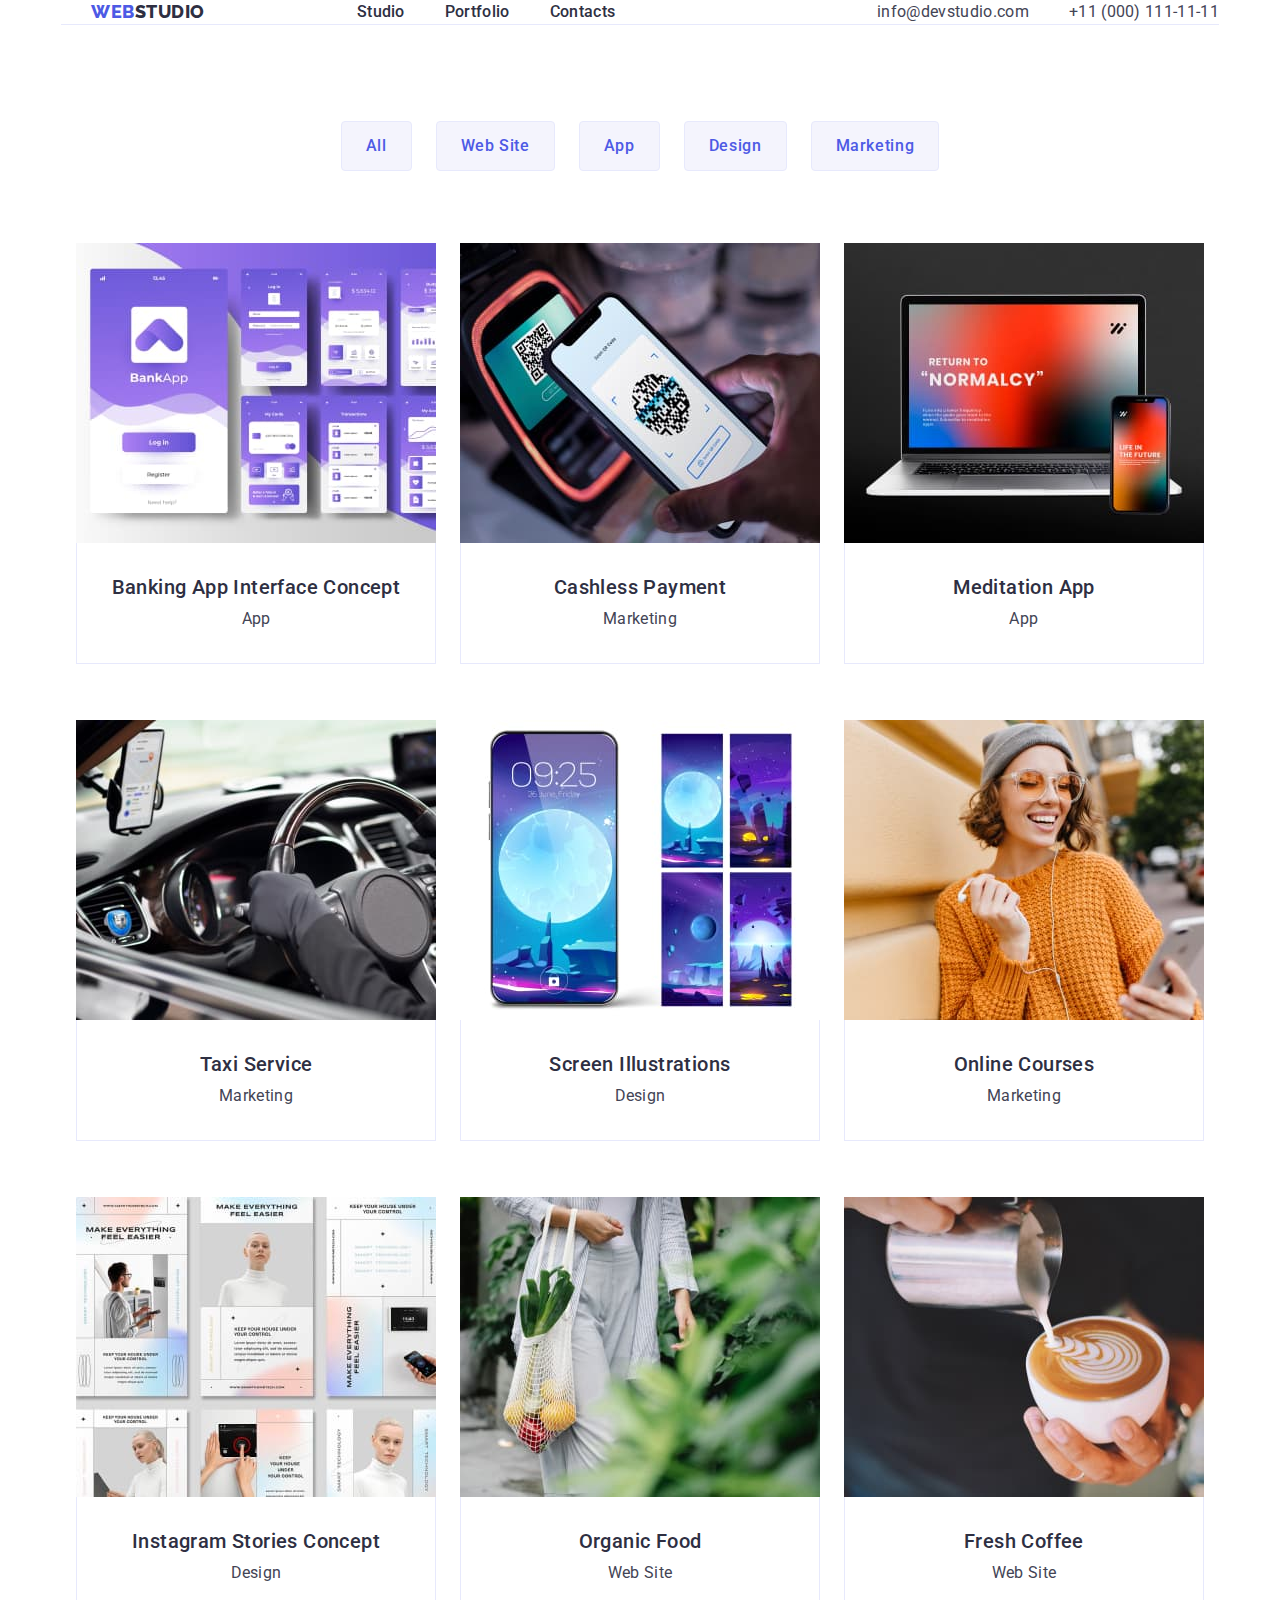
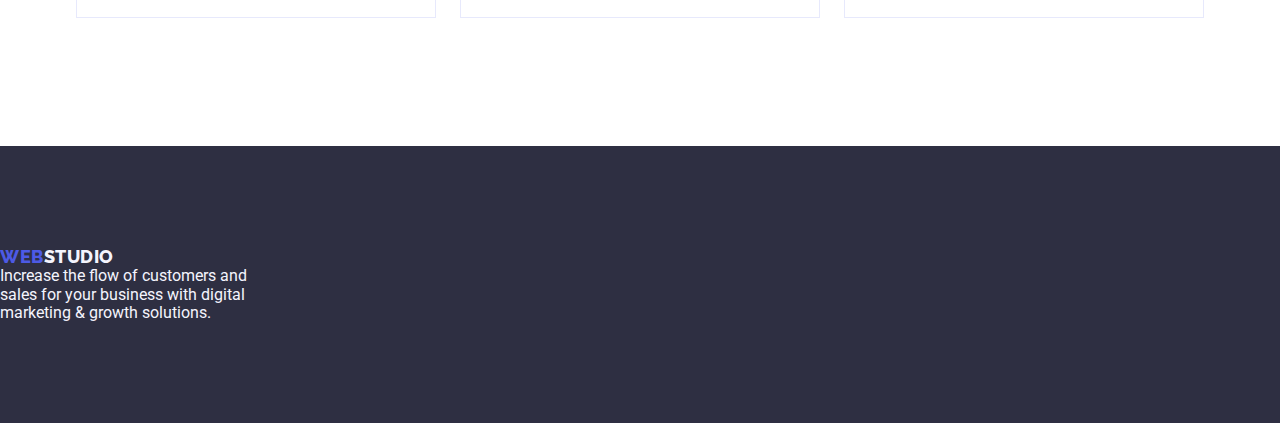
==== commit 0471905c: "32" ====
--- a/portfolio.html
+++ b/portfolio.html
@@ -71,7 +71,7 @@
               <button class="modal-open-btn" type="button">Marketing</button>
             </li>
           </ul>
-              <!-- NEXT -->
+          <!-- NEXT -->
           <ul class="list picture-list">
             <li class="picture-item">
               <a class="link" href="">
--- a/css/styles.css
+++ b/css/styles.css
@@ -4,21 +4,15 @@
   --color-btn: #4d5ae5;
   --background-btn: #f4f4fd;
   --paragraph-color: #434455;
-  --border-color: #e7e9fc ;
+  --border-color: #e7e9fc;
 }
 
 /* Header */
 .page-header {
-  display: flex;
-  align-items: center;
-  padding-top: 24px;
-  padding-bottom: 24px;
   border-bottom: 1px solid #e7e9fc;
-  
 }
 .page-header-container {
   display: flex;
-
 }
 .page-navigation {
   display: flex;
@@ -60,9 +54,8 @@
   line-height: 1.5;
   letter-spacing: 0.02em;
   color: #2e2f42;
-  padding: 24px 0
-}
-
+  padding: 24px 0;
+}
 
 .index-open-btn {
   padding: 16px, 32px;
@@ -87,10 +80,9 @@
   cursor: pointer;
 }
 
-
 .title {
   background-color: #2e2f42;
-  padding: 188px 0
+  padding: 188px 0;
 }
 .title-head {
   font-size: 56px;
@@ -156,7 +148,7 @@
   gap: 24px;
 }
 .doing_item {
-  width: calc((100% - 48px) / 3); 
+  width: calc((100% - 48px) / 3);
 }
 
 .team_section {
@@ -201,7 +193,6 @@
   text-decoration: none;
   text-transform: uppercase;
   margin-right: 76px;
- 
 }
 .logo_t {
   font-family: var(--secondaty-font-family);
@@ -259,10 +250,10 @@
 /* Fooder */
 .footer {
   background-color: #2e2f42;
-  padding: 100px 0
+  padding: 100px 0;
 }
 .footer-item {
-  color: #F4F4FD;
+  color: #f4f4fd;
   max-width: 264px;
 }
 .footer-logo {
@@ -299,7 +290,7 @@
   border: 1px solid var(--border-color);
   border-radius: 4px;
 }
-.picture-list{
+.picture-list {
   display: flex;
   flex-wrap: wrap;
   column-gap: 24px;
@@ -309,8 +300,8 @@
   width: calc((100% - 48px) / 3);
 }
 .picture-link {
-  padding: 32px 16px ;
+  padding: 32px 16px;
   border: 1px solid #e7e9fc;
   border-top: none;
   margin-bottom: 8px;
-}+}
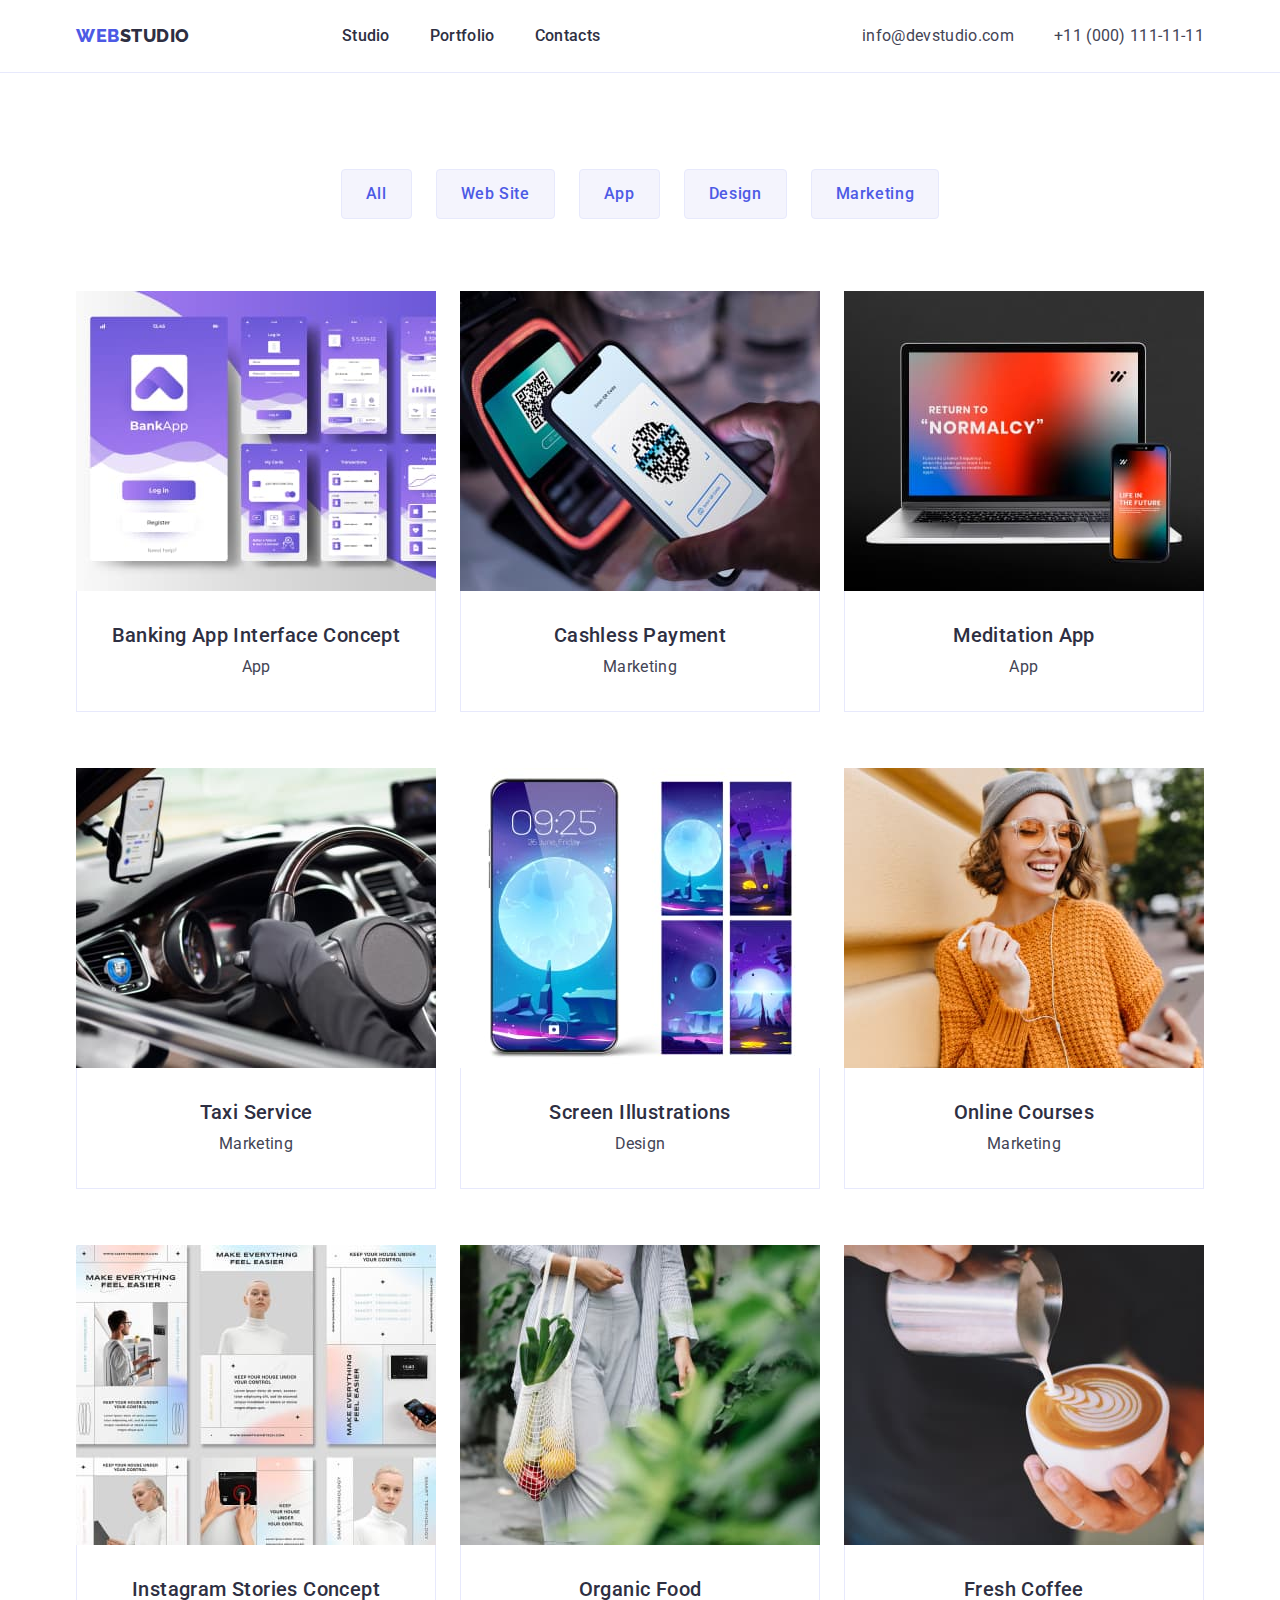
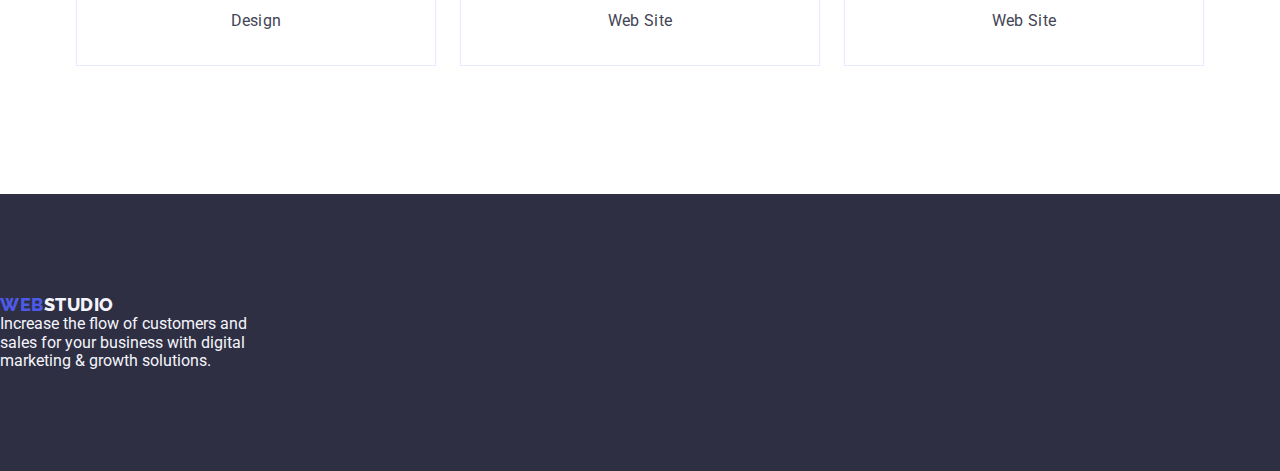
==== commit bde52993: "123" ====
--- a/portfolio.html
+++ b/portfolio.html
@@ -19,7 +19,7 @@
   </head>
   <body>
     <!-- header section -->
-    <header class="page-header container">
+    <header class="page-header">
       <div class="container page-header-container">
         <nav class="page-navigation">
           <a class="logo link" href="./index.html"
--- a/css/styles.css
+++ b/css/styles.css
@@ -10,9 +10,11 @@
 /* Header */
 .page-header {
   border-bottom: 1px solid #e7e9fc;
+  padding: 24px 0;
 }
 .page-header-container {
   display: flex;
+  
 }
 .page-navigation {
   display: flex;
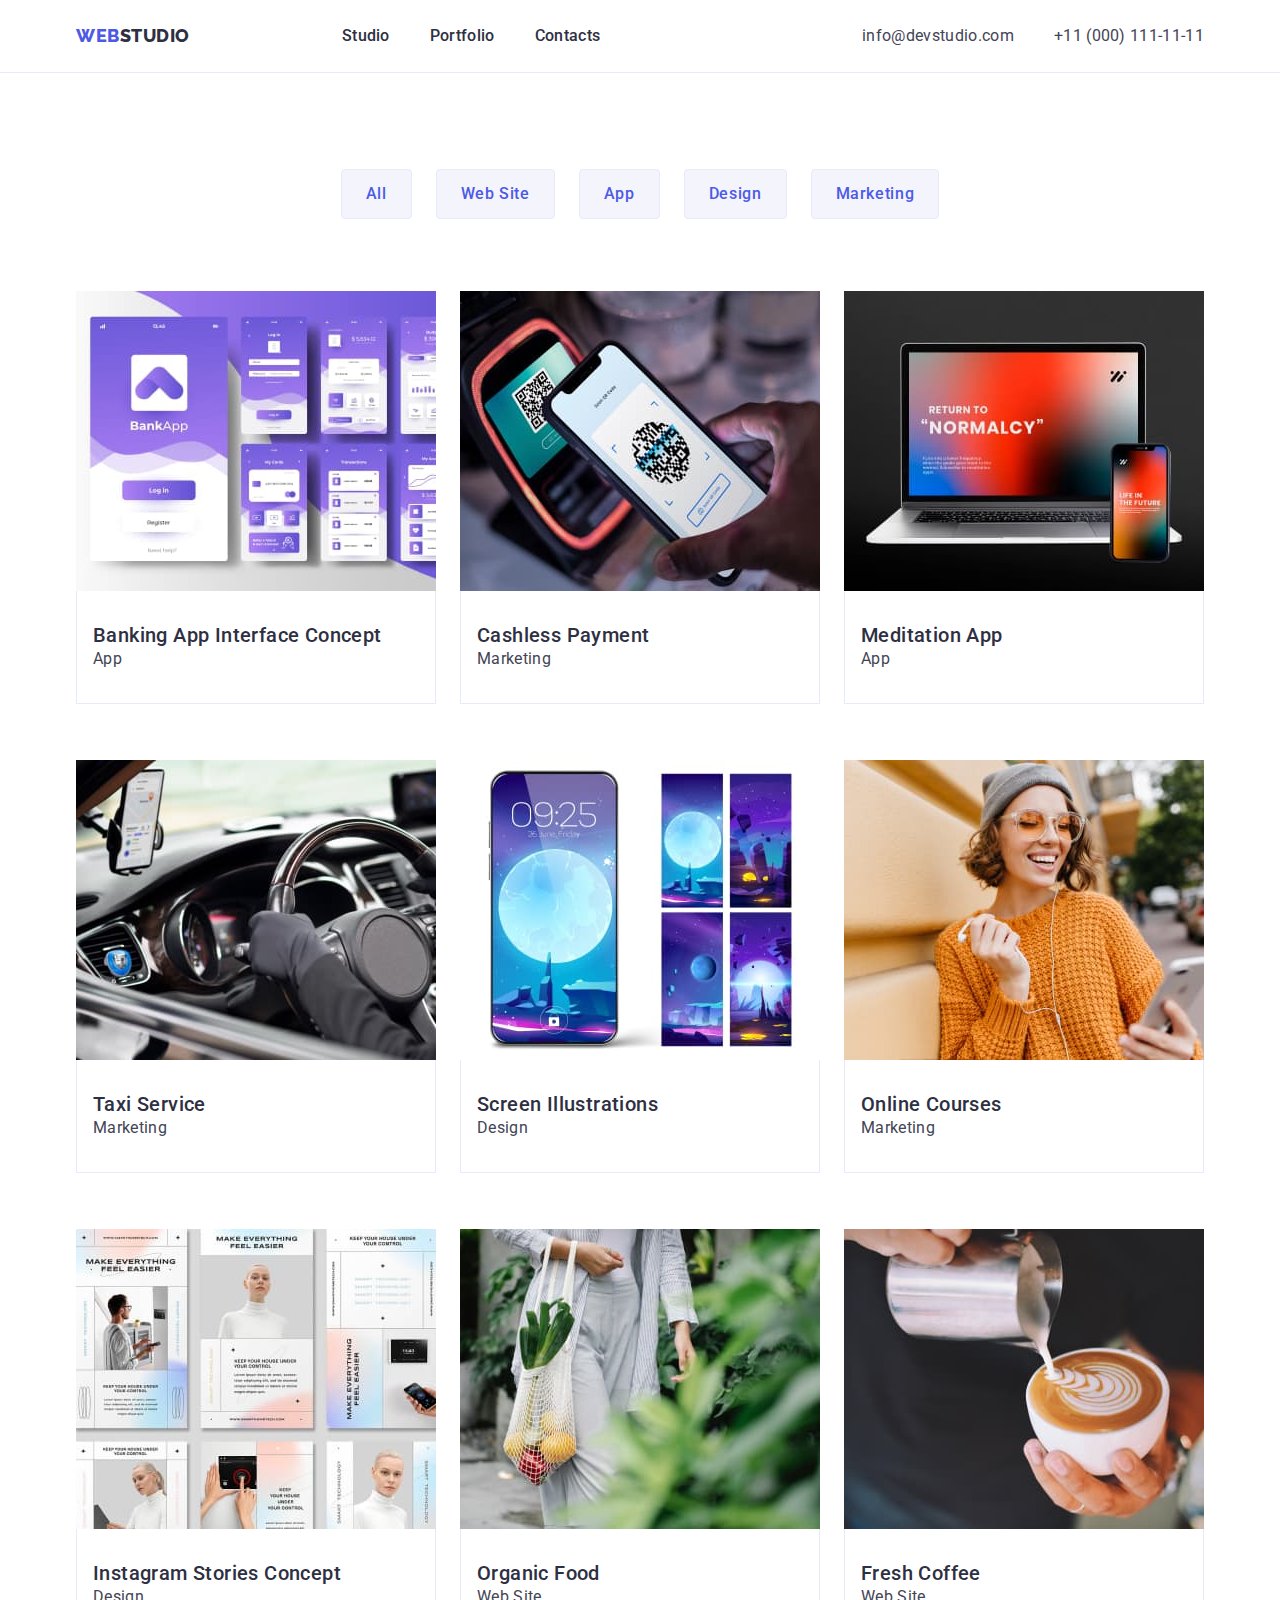
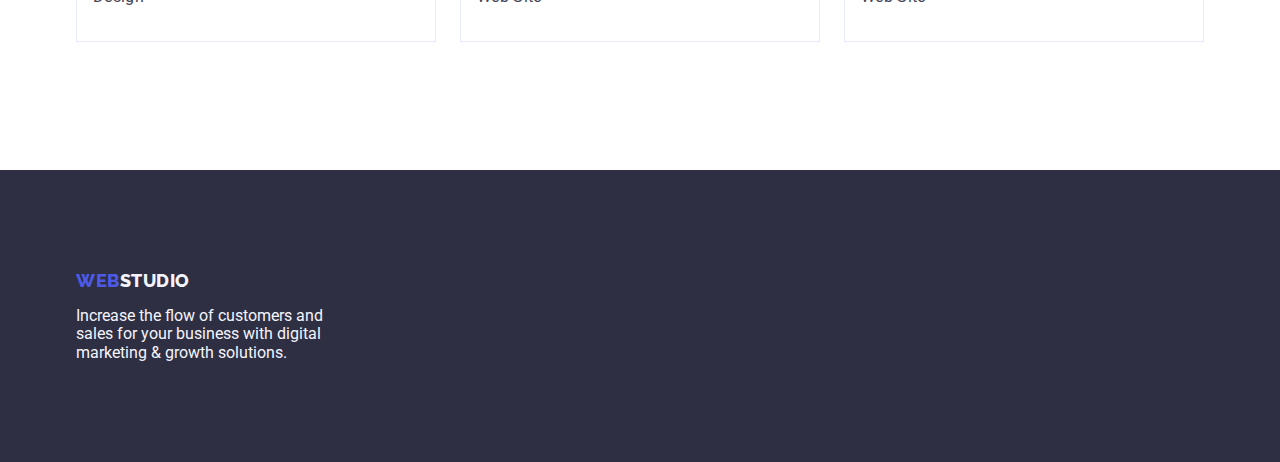
==== commit 35103bc0: "Update" ====
--- a/portfolio.html
+++ b/portfolio.html
@@ -177,13 +177,15 @@
     </main>
     <!-- footer -->
     <footer class="footer">
-      <a class="logo link" href="./index.html"
-        >Web<span class="logo_t logo_b">Studio</span></a
-      >
-      <p class="footer-item">
-        Increase the flow of customers and sales for your business with digital
-        marketing & growth solutions.
-      </p>
+      <div class="container">
+        <a class="logo footer-logo link" href="./index.html"
+          >Web<span class="logo_t logo_b">Studio</span></a
+        >
+        <p class="footer-item">
+          Increase the flow of customers and sales for your business with
+          digital marketing & growth solutions.
+        </p>
+      </div>
     </footer>
   </body>
 </html>
--- a/css/styles.css
+++ b/css/styles.css
@@ -74,6 +74,7 @@
   height: 56px;
   border: none;
   border-radius: 4px;
+  margin: 0 auto;
 }
 
 .index-open-btn:hover,
@@ -89,21 +90,13 @@
 .title-head {
   font-size: 56px;
   line-height: 1.07;
-  text-align: center;
   letter-spacing: 0.02em;
   color: #ffffff;
-  max-width: 496px;
-}
-.studio-item {
-  font-weight: 500;
-  font-size: 20px;
-  line-height: 1.2;
-  letter-spacing: 0.02em;
-  color: #2e2f42;
-  margin-bottom: 8px;
-  text-align: center;
-  margin-bottom: 8px;
-}
+  margin: 0 auto;
+  width: 496px;
+  margin-bottom: 64px;
+}
+
 .main_studio {
   padding: 120px 0;
   display: flex;
@@ -116,13 +109,7 @@
 .studio_li {
   width: calc((100% - 72px) / 4);
 }
-.studio-list {
-  font-size: 16px;
-  line-height: 1.5;
-  letter-spacing: 0.02em;
-  color: var(--paragraph-color);
-  text-align: center;
-}
+
 .studio-container {
   display: flex;
   align-items: center;
@@ -257,6 +244,8 @@
 .footer-item {
   color: #f4f4fd;
   max-width: 264px;
+  font-family: var(--main-font-family);
+  font-weight: 400;
 }
 .footer-logo {
   display: inline-block;
@@ -307,3 +296,17 @@
   border-top: none;
   margin-bottom: 8px;
 }
+.studio-item {
+  font-weight: 500;
+  font-size: 20px;
+  line-height: 1.2;
+  letter-spacing: 0.02em;
+  color: #2e2f42;
+ 
+}
+.studio-list {
+  font-size: 16px;
+  line-height: 1.5;
+  letter-spacing: 0.02em;
+  color: var(--paragraph-color);
+}